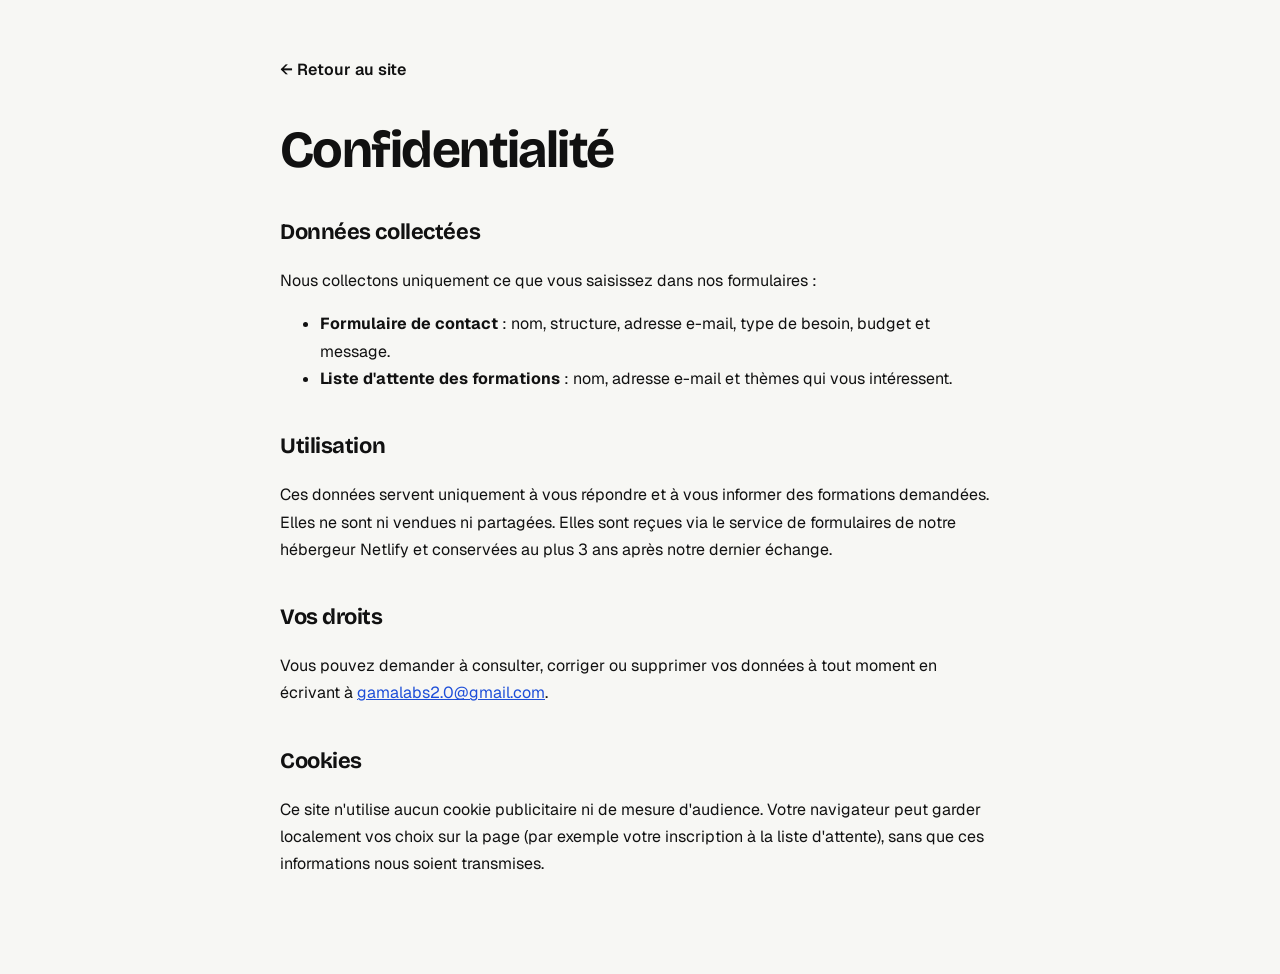
==== site/confidentialite.html @ 1e72833b "Site Gama_Labs prêt pour Netlify - Export Claude Design dans source/, construit dans site/ par tools" ====
<!DOCTYPE html>
<html lang="fr">
<head>
<meta charset="utf-8">
<meta name="viewport" content="width=device-width, initial-scale=1">
<title>Confidentialité · Gama_Labs</title>
<meta name="robots" content="noindex">
<link rel="icon" type="image/png" href="favicon.png">
<link href="https://fonts.googleapis.com/css2?family=Bricolage+Grotesque:opsz,wght@12..96,700&family=Geist:wght@400;600&display=swap" rel="stylesheet">
<link rel="stylesheet" href="legal.css">
</head>
<body>
<main>
  <a class="back" href="/">← Retour au site</a>
  <h1>Confidentialité</h1>

  <h2>Données collectées</h2>
  <p>Nous collectons uniquement ce que vous saisissez dans nos formulaires :</p>
  <ul>
    <li><strong>Formulaire de contact</strong> : nom, structure, adresse e-mail, type de besoin, budget et message.</li>
    <li><strong>Liste d'attente des formations</strong> : nom, adresse e-mail et thèmes qui vous intéressent.</li>
  </ul>

  <h2>Utilisation</h2>
  <p>Ces données servent uniquement à vous répondre et à vous informer des formations demandées. Elles ne sont ni vendues ni partagées. Elles sont reçues via le service de formulaires de notre hébergeur Netlify et conservées au plus 3 ans après notre dernier échange.</p>

  <h2>Vos droits</h2>
  <p>Vous pouvez demander à consulter, corriger ou supprimer vos données à tout moment en écrivant à <a href="mailto:gamalabs2.0@gmail.com">gamalabs2.0@gmail.com</a>.</p>

  <h2 id="cookies">Cookies</h2>
  <p>Ce site n'utilise aucun cookie publicitaire ni de mesure d'audience. Votre navigateur peut garder localement vos choix sur la page (par exemple votre inscription à la liste d'attente), sans que ces informations nous soient transmises.</p>
</main>
</body>
</html>
---- site/legal.css ----
body{margin:0;background:#F7F7F4;color:#111;font:16px/1.7 Geist,system-ui,sans-serif;padding-inline:20px}
main{max-width:720px;margin:0 auto;padding-block:56px 80px}
a{color:#1D4ED8}
.back{display:inline-flex;gap:8px;font-weight:600;text-decoration:none;color:#111;margin-bottom:40px}
h1{font-family:'Bricolage Grotesque',system-ui,sans-serif;font-size:clamp(34px,6vw,52px);line-height:1.05;letter-spacing:-.03em;margin:0 0 24px}
h2{font-family:'Bricolage Grotesque',system-ui,sans-serif;font-size:22px;letter-spacing:-.02em;margin:36px 0 8px}
.todo{background:#FFF3EA;color:#A83F08;padding:2px 8px;border-radius:6px;font-weight:600}
.note{background:#fff;border:1px solid rgba(0,0,0,.06);border-radius:16px;padding:16px 18px;color:#5B5F6B}
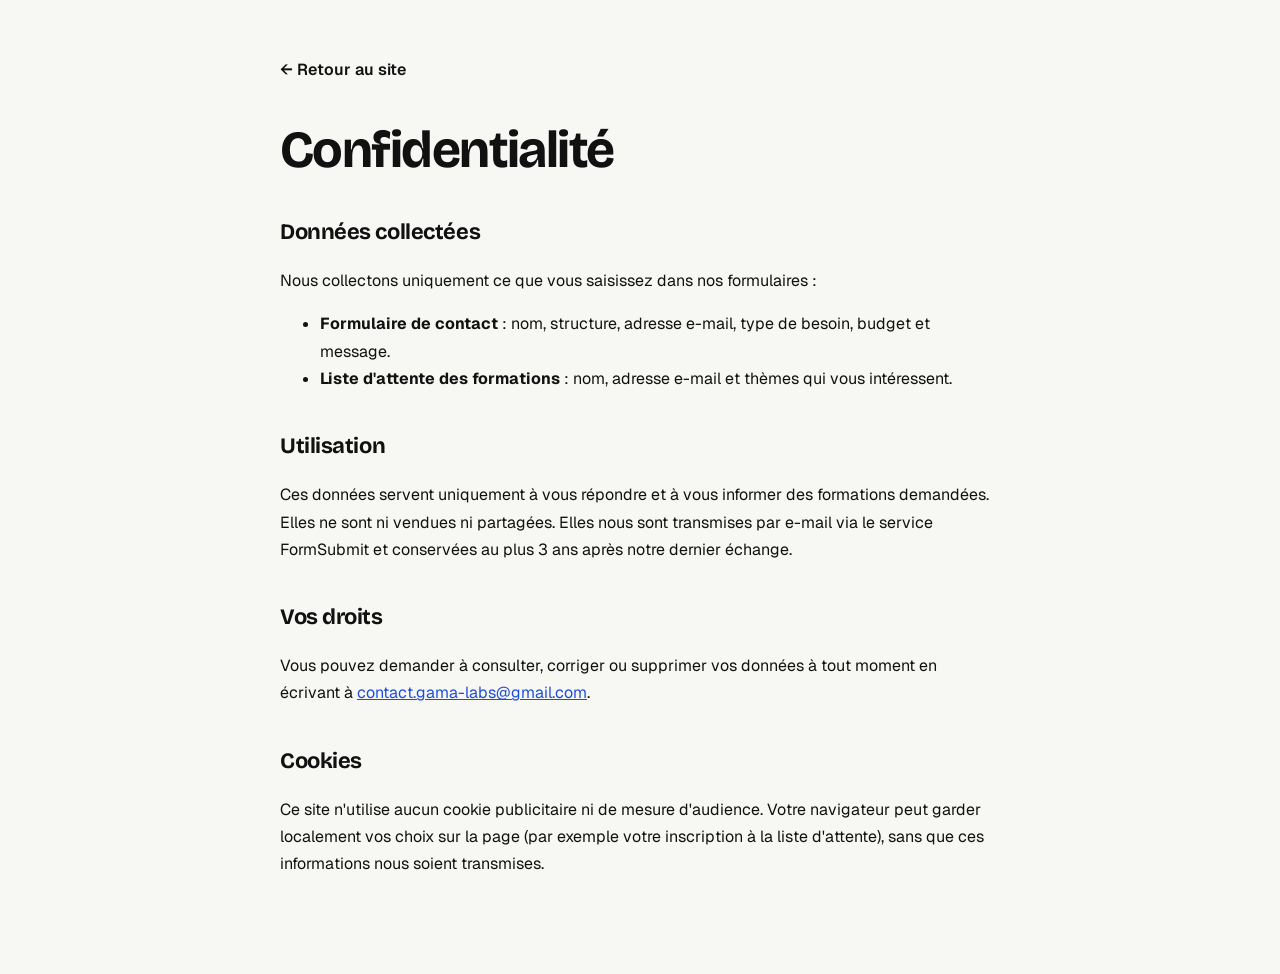
==== commit e3584ac6: "Postes de l'équipe, e-mail de contact et formulaires fonctionnels - Cartes de l'équipe : CFO, CPO, C" ====
--- a/site/confidentialite.html
+++ b/site/confidentialite.html
@@ -22,10 +22,10 @@
   </ul>
 
   <h2>Utilisation</h2>
-  <p>Ces données servent uniquement à vous répondre et à vous informer des formations demandées. Elles ne sont ni vendues ni partagées. Elles sont reçues via le service de formulaires de notre hébergeur Netlify et conservées au plus 3 ans après notre dernier échange.</p>
+  <p>Ces données servent uniquement à vous répondre et à vous informer des formations demandées. Elles ne sont ni vendues ni partagées. Elles nous sont transmises par e-mail via le service FormSubmit et conservées au plus 3 ans après notre dernier échange.</p>
 
   <h2>Vos droits</h2>
-  <p>Vous pouvez demander à consulter, corriger ou supprimer vos données à tout moment en écrivant à <a href="mailto:gamalabs2.0@gmail.com">gamalabs2.0@gmail.com</a>.</p>
+  <p>Vous pouvez demander à consulter, corriger ou supprimer vos données à tout moment en écrivant à <a href="mailto:contact.gama-labs@gmail.com">contact.gama-labs@gmail.com</a>.</p>
 
   <h2 id="cookies">Cookies</h2>
   <p>Ce site n'utilise aucun cookie publicitaire ni de mesure d'audience. Votre navigateur peut garder localement vos choix sur la page (par exemple votre inscription à la liste d'attente), sans que ces informations nous soient transmises.</p>
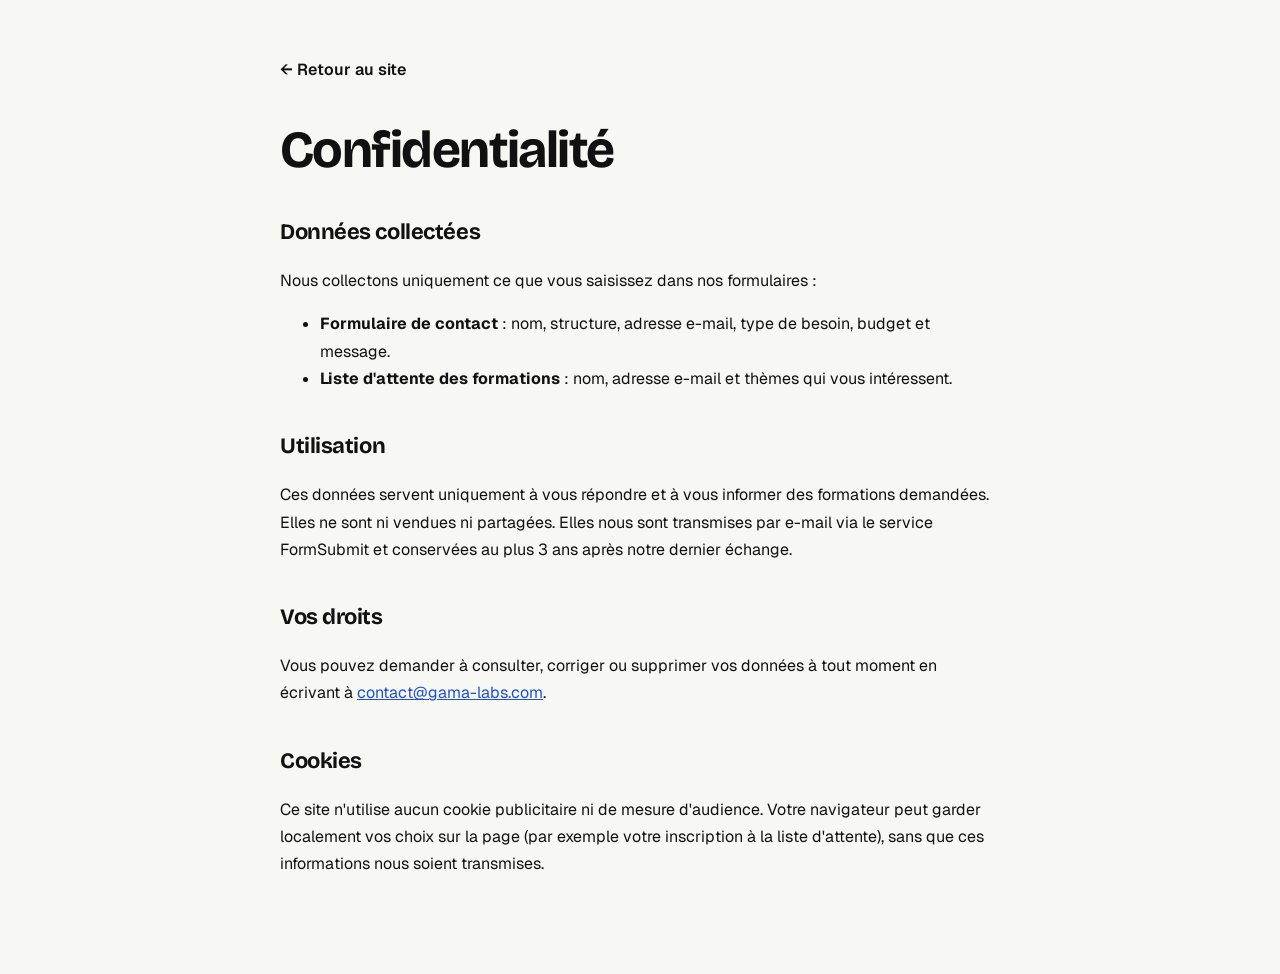
==== commit 64a22571: "E-mail de contact : contact@gama-labs.com Remplace contact.gama-labs@gmail.com partout (carte Contac" ====
--- a/site/confidentialite.html
+++ b/site/confidentialite.html
@@ -25,7 +25,7 @@
   <p>Ces données servent uniquement à vous répondre et à vous informer des formations demandées. Elles ne sont ni vendues ni partagées. Elles nous sont transmises par e-mail via le service FormSubmit et conservées au plus 3 ans après notre dernier échange.</p>
 
   <h2>Vos droits</h2>
-  <p>Vous pouvez demander à consulter, corriger ou supprimer vos données à tout moment en écrivant à <a href="mailto:contact.gama-labs@gmail.com">contact.gama-labs@gmail.com</a>.</p>
+  <p>Vous pouvez demander à consulter, corriger ou supprimer vos données à tout moment en écrivant à <a href="mailto:contact@gama-labs.com">contact@gama-labs.com</a>.</p>
 
   <h2 id="cookies">Cookies</h2>
   <p>Ce site n'utilise aucun cookie publicitaire ni de mesure d'audience. Votre navigateur peut garder localement vos choix sur la page (par exemple votre inscription à la liste d'attente), sans que ces informations nous soient transmises.</p>
